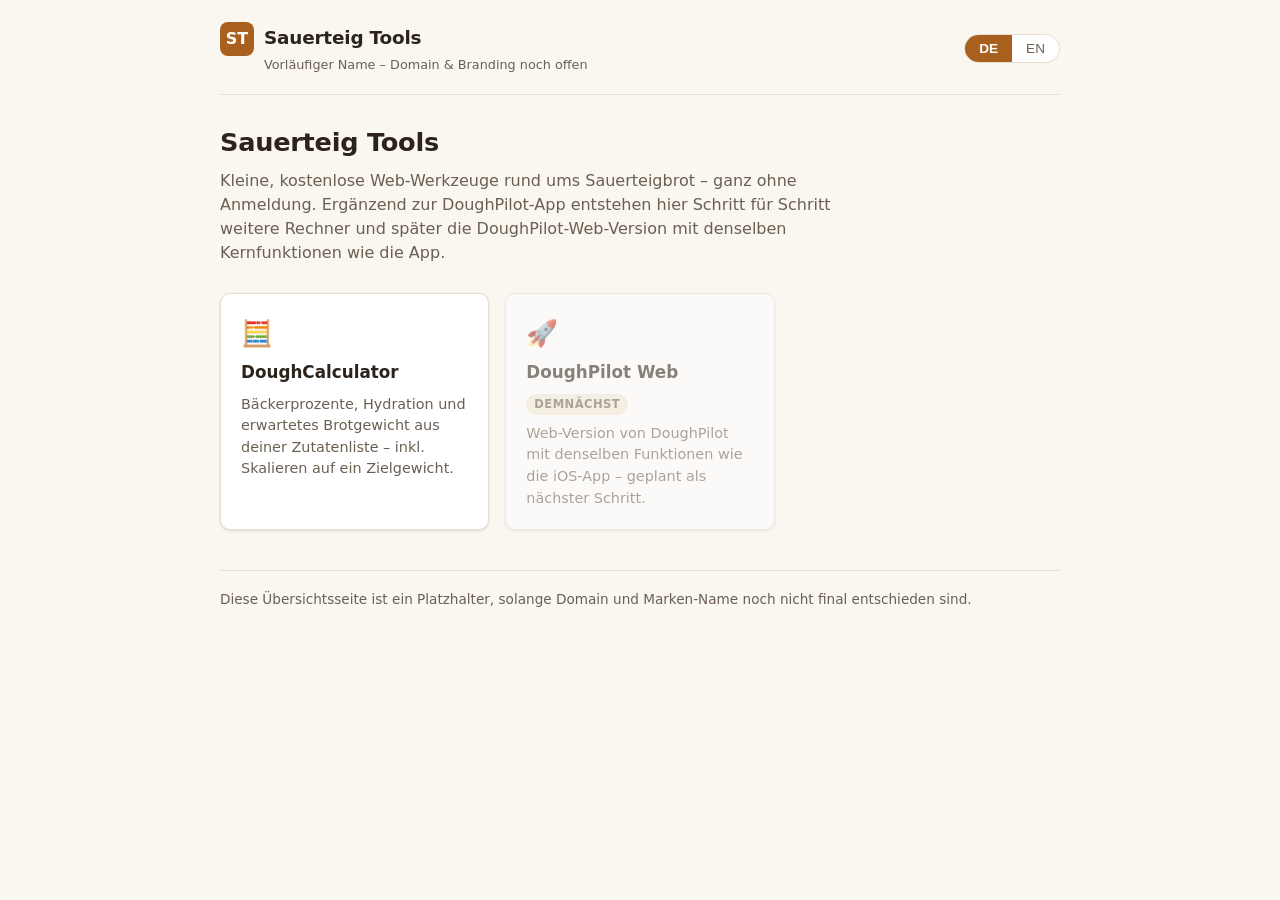
==== site/index.html @ e8240269 "Spalte "Beschreibung" in "Zusatzinfo" umbenennen, Rest in "Zutat(en)"" ====
<!doctype html>
<html lang="de">
<head>
<meta charset="utf-8">
<meta name="viewport" content="width=device-width, initial-scale=1">
<title>Sauerteig Tools – kostenlose Rechner &amp; Web-Apps rund ums Sauerteigbrot</title>
<meta name="description" content="Sammlung kostenloser Sauerteig-Werkzeuge im Browser: DoughCalculator für Bäckerprozente, Hydration und Brotgewicht – bald ergänzt um DoughPilot Web.">
<link rel="stylesheet" href="assets/style.css">
</head>
<body>
<div class="wrap">

  <header class="site-header">
    <a class="brand" href="index.html">
      <span class="logo-mark">ST</span>
      <span>
        <span class="brand-name" data-i18n="brandName">Sauerteig Tools</span><br>
        <span class="brand-tag" data-i18n="brandTag">Vorläufiger Name – Domain &amp; Branding noch offen</span>
      </span>
    </a>
    <div class="lang-toggle" role="group" aria-label="Language">
      <button type="button" data-lang="de" class="active">DE</button>
      <button type="button" data-lang="en">EN</button>
    </div>
  </header>

  <main>
    <h1 data-i18n="title">Sauerteig Tools</h1>
    <p class="lede" data-i18n="lede">Kleine, kostenlose Web-Werkzeuge rund ums Sauerteigbrot – ganz ohne Anmeldung. Ergänzend zur DoughPilot-App entstehen hier Schritt für Schritt weitere Rechner und später die DoughPilot-Web-Version mit denselben Kernfunktionen wie die App.</p>

    <div class="tool-grid">
      <a class="tool-card" href="doughcalculator/index.html">
        <span class="tool-icon">🧮</span>
        <span class="tool-title">DoughCalculator</span>
        <span class="tool-desc" data-i18n="calcDesc">Bäckerprozente, Hydration und erwartetes Brotgewicht aus deiner Zutatenliste – inkl. Skalieren auf ein Zielgewicht.</span>
      </a>

      <span class="tool-card disabled">
        <span class="tool-icon">🚀</span>
        <span class="tool-title">DoughPilot Web</span>
        <span class="badge" data-i18n="comingSoon">Demnächst</span>
        <span class="tool-desc" data-i18n="pilotDesc">Web-Version von DoughPilot mit denselben Funktionen wie die iOS-App – geplant als nächster Schritt.</span>
      </span>
    </div>
  </main>

  <footer class="site-footer">
    <span data-i18n="footerText">Diese Übersichtsseite ist ein Platzhalter, solange Domain und Marken-Name noch nicht final entschieden sind.</span>
  </footer>
</div>

<script>
(function () {
  "use strict";
  var I18N = {
    de: {
      brandName: "Sauerteig Tools",
      brandTag: "Vorläufiger Name – Domain & Branding noch offen",
      title: "Sauerteig Tools",
      lede: "Kleine, kostenlose Web-Werkzeuge rund ums Sauerteigbrot – ganz ohne Anmeldung. Ergänzend zur DoughPilot-App entstehen hier Schritt für Schritt weitere Rechner und später die DoughPilot-Web-Version mit denselben Kernfunktionen wie die App.",
      calcDesc: "Bäckerprozente, Hydration und erwartetes Brotgewicht aus deiner Zutatenliste – inkl. Skalieren auf ein Zielgewicht.",
      comingSoon: "Demnächst",
      pilotDesc: "Web-Version von DoughPilot mit denselben Funktionen wie die iOS-App – geplant als nächster Schritt.",
      footerText: "Diese Übersichtsseite ist ein Platzhalter, solange Domain und Marken-Name noch nicht final entschieden sind."
    },
    en: {
      brandName: "Sourdough Tools",
      brandTag: "Placeholder name – domain & branding not yet decided",
      title: "Sourdough Tools",
      lede: "Small, free browser tools for sourdough baking – no sign-up needed. Alongside the DoughPilot app, more calculators will appear here step by step, followed later by a DoughPilot Web version with the same core features as the app.",
      calcDesc: "Baker's percentages, hydration and expected bread weight from your ingredient list – including scaling to a target weight.",
      comingSoon: "Coming soon",
      pilotDesc: "Web version of DoughPilot with the same features as the iOS app – planned as the next step.",
      footerText: "This overview page is a placeholder until the domain and brand name are finalized."
    }
  };

  var LANG_KEY = "doughcalculator.lang"; // shared with DoughCalculator so the choice carries over
  var lang = localStorage.getItem(LANG_KEY) || "de";

  function apply() {
    document.documentElement.lang = lang;
    document.querySelectorAll("[data-i18n]").forEach(function (el) {
      var key = el.getAttribute("data-i18n");
      if (I18N[lang][key] !== undefined) el.textContent = I18N[lang][key];
    });
    document.querySelectorAll(".lang-toggle button").forEach(function (btn) {
      btn.classList.toggle("active", btn.getAttribute("data-lang") === lang);
    });
  }

  document.querySelectorAll(".lang-toggle button").forEach(function (btn) {
    btn.addEventListener("click", function () {
      lang = btn.getAttribute("data-lang");
      try { localStorage.setItem(LANG_KEY, lang); } catch (e) {}
      apply();
    });
  });

  apply();
})();
</script>
</body>
</html>
---- site/assets/style.css ----
/* Shared styles for the Sauerteig Tools website collection
   (Sammelseite + DoughCalculator + future DoughPilot Web) */

:root {
  --color-bg: #faf6f0;
  --color-surface: #ffffff;
  --color-border: #e6ddd0;
  --color-text: #2c231b;
  --color-text-muted: #6b5f52;
  --color-primary: #a9601f;
  --color-primary-dark: #834b17;
  --color-primary-contrast: #ffffff;
  --color-accent: #7a8c5b;
  --color-danger: #b3452f;
  --radius: 10px;
  --shadow: 0 1px 3px rgba(44, 35, 27, 0.08), 0 1px 2px rgba(44, 35, 27, 0.06);
  --max-width: 880px;
  font-size: 16px;
}

* {
  box-sizing: border-box;
}

html, body {
  margin: 0;
  padding: 0;
}

body {
  background: var(--color-bg);
  color: var(--color-text);
  font-family: "Segoe UI", system-ui, -apple-system, "Helvetica Neue", Arial, sans-serif;
  line-height: 1.5;
}

a {
  color: var(--color-primary-dark);
}

.wrap {
  max-width: var(--max-width);
  margin: 0 auto;
  padding: 0 20px 64px;
}

header.site-header {
  display: flex;
  align-items: center;
  justify-content: space-between;
  gap: 16px;
  padding: 22px 0 18px;
  border-bottom: 1px solid var(--color-border);
  margin-bottom: 28px;
}

.brand {
  display: flex;
  align-items: baseline;
  gap: 10px;
  text-decoration: none;
  color: inherit;
}

.brand .logo-mark {
  display: inline-flex;
  align-items: center;
  justify-content: center;
  width: 34px;
  height: 34px;
  border-radius: 8px;
  background: var(--color-primary);
  color: var(--color-primary-contrast);
  font-weight: 700;
  font-size: 16px;
  flex: none;
}

.brand .brand-name {
  font-weight: 700;
  font-size: 1.15rem;
  letter-spacing: -0.01em;
}

.brand .brand-tag {
  font-size: 0.8rem;
  color: var(--color-text-muted);
}

.lang-toggle {
  display: inline-flex;
  border: 1px solid var(--color-border);
  border-radius: 999px;
  overflow: hidden;
  background: var(--color-surface);
  flex: none;
}

.lang-toggle button {
  border: none;
  background: transparent;
  padding: 6px 14px;
  font-size: 0.85rem;
  cursor: pointer;
  color: var(--color-text-muted);
}

.lang-toggle button.active {
  background: var(--color-primary);
  color: var(--color-primary-contrast);
  font-weight: 600;
}

h1 {
  font-size: 1.6rem;
  margin: 0 0 8px;
  letter-spacing: -0.01em;
}

h2 {
  font-size: 1.15rem;
  margin: 0 0 12px;
}

p.lede {
  color: var(--color-text-muted);
  max-width: 60ch;
  margin: 0 0 28px;
}

.card {
  background: var(--color-surface);
  border: 1px solid var(--color-border);
  border-radius: var(--radius);
  box-shadow: var(--shadow);
  padding: 20px;
  margin-bottom: 20px;
}

.tool-grid {
  display: grid;
  grid-template-columns: repeat(auto-fill, minmax(240px, 1fr));
  gap: 16px;
}

.tool-card {
  background: var(--color-surface);
  border: 1px solid var(--color-border);
  border-radius: var(--radius);
  box-shadow: var(--shadow);
  padding: 20px;
  text-decoration: none;
  color: inherit;
  display: flex;
  flex-direction: column;
  gap: 8px;
  transition: transform 0.12s ease, box-shadow 0.12s ease;
}

.tool-card:not(.disabled):hover {
  transform: translateY(-2px);
  box-shadow: 0 4px 14px rgba(44, 35, 27, 0.12);
}

.tool-card.disabled {
  opacity: 0.55;
  cursor: default;
}

.tool-card .tool-icon {
  font-size: 1.6rem;
}

.tool-card .tool-title {
  font-weight: 700;
  font-size: 1.05rem;
}

.tool-card .tool-desc {
  color: var(--color-text-muted);
  font-size: 0.9rem;
}

.badge {
  display: inline-block;
  font-size: 0.72rem;
  font-weight: 600;
  text-transform: uppercase;
  letter-spacing: 0.04em;
  padding: 2px 8px;
  border-radius: 999px;
  background: #f1ead9;
  color: var(--color-text-muted);
  width: fit-content;
}

footer.site-footer {
  margin-top: 40px;
  padding-top: 18px;
  border-top: 1px solid var(--color-border);
  color: var(--color-text-muted);
  font-size: 0.85rem;
}

/* Forms / table used by DoughCalculator */

table.ingredients {
  width: 100%;
  border-collapse: collapse;
  font-size: 0.92rem;
}

@media (min-width: 561px) {
  table.ingredients {
    /* Fixed layout so the declared column widths (see the page-specific
       .col-* rules) are honored exactly - "auto" layout only treats them
       as hints and was truncating the longest category label. */
    table-layout: fixed;
  }
}

table.ingredients th {
  text-align: left;
  font-size: 0.78rem;
  text-transform: uppercase;
  letter-spacing: 0.03em;
  color: var(--color-text-muted);
  padding: 0 8px 8px;
  font-weight: 600;
}

table.ingredients td {
  padding: 4px 8px;
  vertical-align: middle;
}

table.ingredients input[type="text"],
table.ingredients input[type="number"],
table.ingredients select {
  width: 100%;
  min-width: 0;
  padding: 6px 8px;
  border: 1px solid var(--color-border);
  border-radius: 6px;
  font-size: 0.92rem;
  background: var(--color-bg);
  color: var(--color-text);
}

table.ingredients .col-amount input {
  text-align: right;
}

.icon-btn {
  border: 1px solid var(--color-border);
  background: var(--color-surface);
  border-radius: 6px;
  width: 30px;
  height: 30px;
  cursor: pointer;
  color: var(--color-danger);
  font-size: 1rem;
  line-height: 1;
}

.icon-btn:hover {
  background: #fbeceb;
}

.btn {
  display: inline-flex;
  align-items: center;
  gap: 6px;
  border: 1px solid var(--color-border);
  background: var(--color-surface);
  border-radius: 8px;
  padding: 9px 16px;
  font-size: 0.92rem;
  cursor: pointer;
  color: var(--color-text);
}

.btn:hover {
  background: #f4ede2;
}

.btn.primary {
  background: var(--color-primary);
  border-color: var(--color-primary);
  color: var(--color-primary-contrast);
  font-weight: 600;
}

.btn.primary:hover {
  background: var(--color-primary-dark);
}

.actions-row {
  display: flex;
  gap: 10px;
  margin: 14px 0 4px;
  flex-wrap: wrap;
}

.summary-grid {
  display: grid;
  grid-template-columns: repeat(auto-fit, minmax(150px, 1fr));
  gap: 14px;
  margin-top: 4px;
}

.stat {
  background: var(--color-bg);
  border: 1px solid var(--color-border);
  border-radius: 8px;
  padding: 12px 14px;
}

.stat .stat-label {
  font-size: 0.75rem;
  color: var(--color-text-muted);
  text-transform: uppercase;
  letter-spacing: 0.03em;
  margin-bottom: 4px;
}

.stat .stat-value {
  font-size: 1.3rem;
  font-weight: 700;
}

.stat .stat-value small {
  font-size: 0.85rem;
  font-weight: 500;
  color: var(--color-text-muted);
}

.target-row {
  display: flex;
  align-items: center;
  gap: 12px;
  flex-wrap: wrap;
  margin-top: 16px;
  padding-top: 16px;
  border-top: 1px dashed var(--color-border);
}

.target-row label {
  font-size: 0.9rem;
  color: var(--color-text-muted);
}

.target-row input[type="number"] {
  width: 120px;
  padding: 8px 10px;
  border: 1px solid var(--color-border);
  border-radius: 6px;
  font-size: 0.95rem;
}

.note {
  font-size: 0.82rem;
  color: var(--color-text-muted);
  margin-top: 6px;
}

.save-indicator {
  font-size: 0.8rem;
  color: var(--color-accent);
  min-height: 1.2em;
}

@media (max-width: 560px) {
  /* Header can overflow on narrow phones (~320px) when the brand text and
     the language toggle compete for one row - let it wrap instead. */
  header.site-header {
    flex-wrap: wrap;
    row-gap: 10px;
  }

  /* Force a real block/grid context: without this, td elements keep their
     native table-cell sizing (shrink-to-fit) even though the row above them
     is display:grid, which made name/category fields render only ~25-40px
     wide and unreadable. */
  table.ingredients,
  table.ingredients tbody {
    display: block;
    width: 100%;
  }
  table.ingredients thead {
    display: none;
  }
  table.ingredients tbody tr {
    display: grid;
    grid-template-columns: 1fr 1fr;
    gap: 8px 10px;
    padding: 12px 0;
  }
  table.ingredients td {
    display: block;
    width: auto;
    padding: 2px 0;
  }
  table.ingredients td[data-label]::before {
    content: attr(data-label);
    display: block;
    font-size: 0.72rem;
    color: var(--color-text-muted);
    text-transform: uppercase;
  }
  /* Name and category need the full row width to stay readable; amount and
     baker's-% are short values and can share a row. */
  table.ingredients td.col-name,
  table.ingredients td.col-category {
    grid-column: 1 / -1;
  }
  table.ingredients td.col-remove {
    grid-column: 1 / -1;
    text-align: right;
  }
  /* 16px stops iOS Safari from auto-zooming the page when a field is
     focused, and gives every input/select/button a comfortable touch size. */
  table.ingredients input[type="text"],
  table.ingredients input[type="number"],
  table.ingredients select {
    font-size: 16px;
    padding: 10px 10px;
  }
  .icon-btn {
    width: 40px;
    height: 40px;
  }
  /* Same iOS-zoom fix for the other numeric inputs on the page (target
     weight, scaling inputs). */
  .target-row input[type="number"],
  .scale-option input[type="number"],
  .scale-option select {
    font-size: 16px;
  }
  .actions-row .btn {
    flex: 1 1 auto;
    justify-content: center;
  }
  .target-row,
  .scale-option {
    align-items: stretch;
  }
  .target-row input[type="number"] {
    flex: 1 1 100px;
  }
}
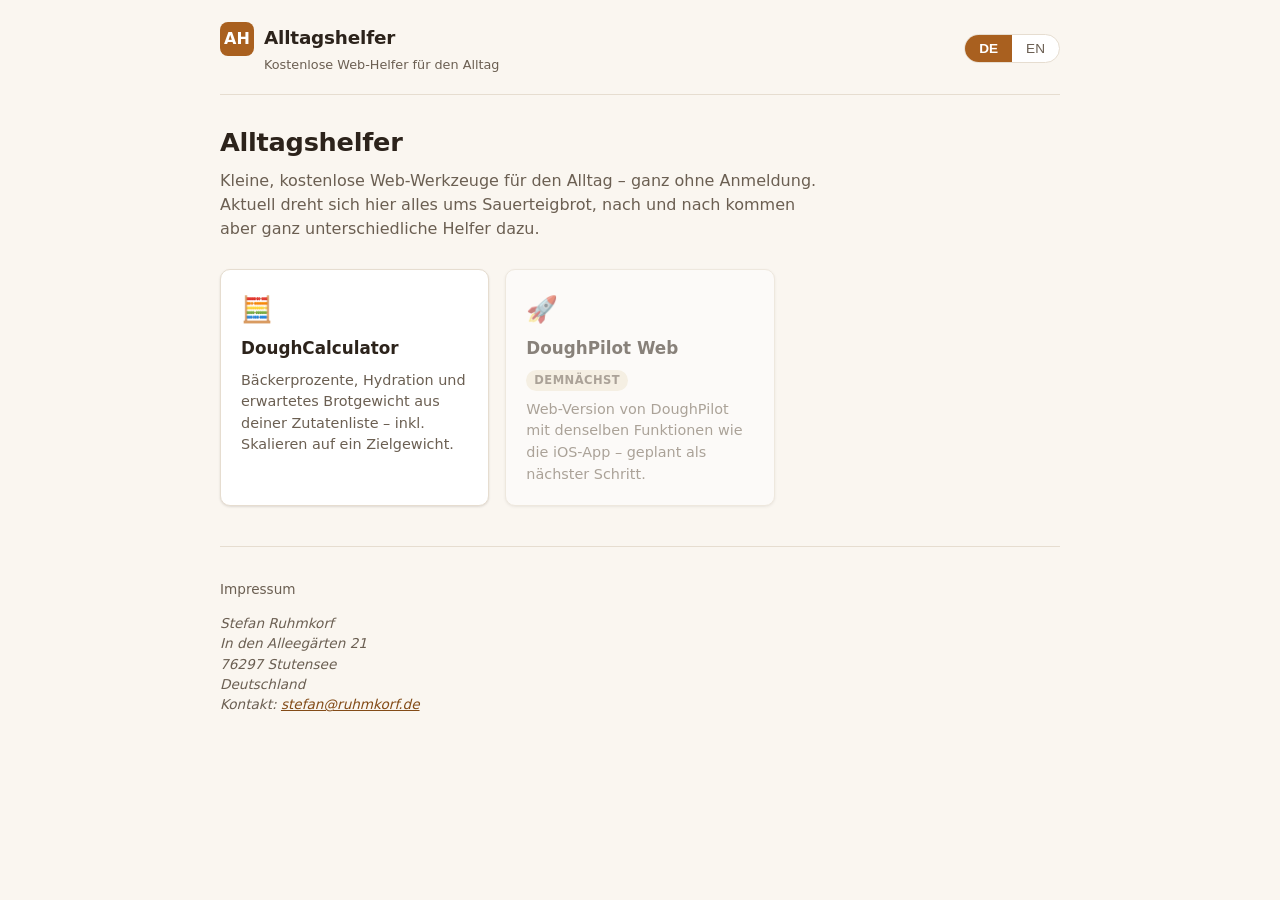
==== commit 1d69d655: "Sammelseite auf "Alltagshelfer" umbauen (allgemein statt sauerteig-spezifisch)" ====
--- a/site/index.html
+++ b/site/index.html
@@ -3,8 +3,8 @@
 <head>
 <meta charset="utf-8">
 <meta name="viewport" content="width=device-width, initial-scale=1">
-<title>Sauerteig Tools – kostenlose Rechner &amp; Web-Apps rund ums Sauerteigbrot</title>
-<meta name="description" content="Sammlung kostenloser Sauerteig-Werkzeuge im Browser: DoughCalculator für Bäckerprozente, Hydration und Brotgewicht – bald ergänzt um DoughPilot Web.">
+<title>Alltagshelfer – kostenlose Web-Apps für den Alltag</title>
+<meta name="description" content="Sammlung kostenloser Web-Helfer für den Alltag: aktuell DoughCalculator für Sauerteigbrot, künftig weitere Tools aus ganz unterschiedlichen Bereichen.">
 <link rel="stylesheet" href="assets/style.css">
 </head>
 <body>
@@ -12,10 +12,10 @@
 
   <header class="site-header">
     <a class="brand" href="index.html">
-      <span class="logo-mark">ST</span>
+      <span class="logo-mark">AH</span>
       <span>
-        <span class="brand-name" data-i18n="brandName">Sauerteig Tools</span><br>
-        <span class="brand-tag" data-i18n="brandTag">Vorläufiger Name – Domain &amp; Branding noch offen</span>
+        <span class="brand-name" data-i18n="brandName">Alltagshelfer</span><br>
+        <span class="brand-tag" data-i18n="brandTag">Kostenlose Web-Helfer für den Alltag</span>
       </span>
     </a>
     <div class="lang-toggle" role="group" aria-label="Language">
@@ -25,8 +25,8 @@
   </header>
 
   <main>
-    <h1 data-i18n="title">Sauerteig Tools</h1>
-    <p class="lede" data-i18n="lede">Kleine, kostenlose Web-Werkzeuge rund ums Sauerteigbrot – ganz ohne Anmeldung. Ergänzend zur DoughPilot-App entstehen hier Schritt für Schritt weitere Rechner und später die DoughPilot-Web-Version mit denselben Kernfunktionen wie die App.</p>
+    <h1 data-i18n="title">Alltagshelfer</h1>
+    <p class="lede" data-i18n="lede">Kleine, kostenlose Web-Werkzeuge für den Alltag – ganz ohne Anmeldung. Aktuell dreht sich hier alles ums Sauerteigbrot, nach und nach kommen aber ganz unterschiedliche Helfer dazu.</p>
 
     <div class="tool-grid">
       <a class="tool-card" href="doughcalculator/index.html">
@@ -45,7 +45,14 @@
   </main>
 
   <footer class="site-footer">
-    <span data-i18n="footerText">Diese Übersichtsseite ist ein Platzhalter, solange Domain und Marken-Name noch nicht final entschieden sind.</span>
+    <p class="impressum-heading" data-i18n="impressumHeading">Impressum</p>
+    <address>
+      Stefan Ruhmkorf<br>
+      In den Alleegärten 21<br>
+      76297 Stutensee<br>
+      Deutschland<br>
+      <span data-i18n="impressumContact">Kontakt</span>: <a href="mailto:stefan@ruhmkorf.de">stefan@ruhmkorf.de</a>
+    </address>
   </footer>
 </div>
 
@@ -54,24 +61,26 @@
   "use strict";
   var I18N = {
     de: {
-      brandName: "Sauerteig Tools",
-      brandTag: "Vorläufiger Name – Domain & Branding noch offen",
-      title: "Sauerteig Tools",
-      lede: "Kleine, kostenlose Web-Werkzeuge rund ums Sauerteigbrot – ganz ohne Anmeldung. Ergänzend zur DoughPilot-App entstehen hier Schritt für Schritt weitere Rechner und später die DoughPilot-Web-Version mit denselben Kernfunktionen wie die App.",
+      brandName: "Alltagshelfer",
+      brandTag: "Kostenlose Web-Helfer für den Alltag",
+      title: "Alltagshelfer",
+      lede: "Kleine, kostenlose Web-Werkzeuge für den Alltag – ganz ohne Anmeldung. Aktuell dreht sich hier alles ums Sauerteigbrot, nach und nach kommen aber ganz unterschiedliche Helfer dazu.",
       calcDesc: "Bäckerprozente, Hydration und erwartetes Brotgewicht aus deiner Zutatenliste – inkl. Skalieren auf ein Zielgewicht.",
       comingSoon: "Demnächst",
       pilotDesc: "Web-Version von DoughPilot mit denselben Funktionen wie die iOS-App – geplant als nächster Schritt.",
-      footerText: "Diese Übersichtsseite ist ein Platzhalter, solange Domain und Marken-Name noch nicht final entschieden sind."
+      impressumHeading: "Impressum",
+      impressumContact: "Kontakt"
     },
     en: {
-      brandName: "Sourdough Tools",
-      brandTag: "Placeholder name – domain & branding not yet decided",
-      title: "Sourdough Tools",
-      lede: "Small, free browser tools for sourdough baking – no sign-up needed. Alongside the DoughPilot app, more calculators will appear here step by step, followed later by a DoughPilot Web version with the same core features as the app.",
+      brandName: "Alltagshelfer",
+      brandTag: "Free web helpers for everyday life",
+      title: "Alltagshelfer",
+      lede: "Small, free web tools for everyday life – no sign-up needed. Right now everything here is about sourdough bread, but all kinds of other helpers will join over time.",
       calcDesc: "Baker's percentages, hydration and expected bread weight from your ingredient list – including scaling to a target weight.",
       comingSoon: "Coming soon",
       pilotDesc: "Web version of DoughPilot with the same features as the iOS app – planned as the next step.",
-      footerText: "This overview page is a placeholder until the domain and brand name are finalized."
+      impressumHeading: "Legal notice",
+      impressumContact: "Contact"
     }
   };
 
--- a/site/assets/style.css
+++ b/site/assets/style.css
@@ -210,13 +210,13 @@
   font-size: 0.92rem;
 }
 
-@media (min-width: 561px) {
-  table.ingredients {
-    /* Fixed layout so the declared column widths (see the page-specific
-       .col-* rules) are honored exactly - "auto" layout only treats them
-       as hints and was truncating the longest category label. */
-    table-layout: fixed;
-  }
+table.ingredients {
+  /* Fixed layout so the declared column widths (see the page-specific
+     .col-* rules) are honored exactly - "auto" layout only treats them
+     as hints and was truncating the longest category label. Applies at
+     every width: the mobile view keeps the same row layout as desktop
+     (just with the Zusatzinfo column hidden), not a different layout. */
+  table-layout: fixed;
 }
 
 table.ingredients th {
@@ -249,6 +249,18 @@
 
 table.ingredients .col-amount input {
   text-align: right;
+  /* Hide the native up/down spinner - it eats into the already tight
+     column width (especially on mobile, see the max-width:560px block
+     below) without adding anything the +/- stepper buttons in "Rezept
+     skalieren" don't already do better. */
+  -moz-appearance: textfield;
+  appearance: textfield;
+}
+
+table.ingredients .col-amount input::-webkit-outer-spin-button,
+table.ingredients .col-amount input::-webkit-inner-spin-button {
+  -webkit-appearance: none;
+  margin: 0;
 }
 
 .icon-btn {
@@ -302,36 +314,62 @@
   flex-wrap: wrap;
 }
 
-.summary-grid {
-  display: grid;
-  grid-template-columns: repeat(auto-fit, minmax(150px, 1fr));
-  gap: 14px;
+/* "Übersicht": one boxed tile per computed value (like the original stat
+   tiles), with a short explanation of how it's calculated underneath. */
+.summary-list {
+  display: flex;
+  flex-direction: column;
+  gap: 10px;
   margin-top: 4px;
 }
 
-.stat {
+.summary-item {
   background: var(--color-bg);
   border: 1px solid var(--color-border);
   border-radius: 8px;
   padding: 12px 14px;
 }
 
-.stat .stat-label {
+/* Two related tiles shown side by side (e.g. Brotgewicht/Teiggewicht,
+   Mehlgewicht/Wassergewicht) instead of stacked. */
+.summary-pair {
+  display: flex;
+  gap: 10px;
+}
+
+.summary-pair .summary-item {
+  flex: 1 1 0;
+  min-width: 0;
+}
+
+.summary-row {
+  display: flex;
+  align-items: baseline;
+  justify-content: space-between;
+  gap: 12px;
+  flex-wrap: wrap;
+}
+
+.summary-row > * {
+  min-width: 0;
+}
+
+.summary-label {
   font-size: 0.75rem;
   color: var(--color-text-muted);
   text-transform: uppercase;
   letter-spacing: 0.03em;
-  margin-bottom: 4px;
-}
-
-.stat .stat-value {
+  overflow-wrap: break-word;
+}
+
+.summary-value {
   font-size: 1.3rem;
   font-weight: 700;
 }
 
-.stat .stat-value small {
-  font-size: 0.85rem;
-  font-weight: 500;
+.summary-explain {
+  margin: 6px 0 0;
+  font-size: 0.78rem;
   color: var(--color-text-muted);
 }
 
@@ -364,12 +402,6 @@
   margin-top: 6px;
 }
 
-.save-indicator {
-  font-size: 0.8rem;
-  color: var(--color-accent);
-  min-height: 1.2em;
-}
-
 @media (max-width: 560px) {
   /* Header can overflow on narrow phones (~320px) when the brand text and
      the language toggle compete for one row - let it wrap instead. */
@@ -378,53 +410,51 @@
     row-gap: 10px;
   }
 
-  /* Force a real block/grid context: without this, td elements keep their
-     native table-cell sizing (shrink-to-fit) even though the row above them
-     is display:grid, which made name/category fields render only ~25-40px
-     wide and unreadable. */
-  table.ingredients,
-  table.ingredients tbody {
-    display: block;
-    width: 100%;
-  }
-  table.ingredients thead {
+  /* Paired summary tiles (Brotgewicht/Teiggewicht, Mehlgewicht/Wassergewicht)
+     are half-width here, too narrow for the uppercase label at full size -
+     shrink it a bit so words wrap on spaces instead of breaking mid-word. */
+  .summary-pair .summary-label {
+    font-size: 0.66rem;
+    letter-spacing: 0.01em;
+  }
+  .summary-pair .summary-value {
+    font-size: 1.1rem;
+  }
+
+  /* Mehlgewicht/Wassergewicht get noticeably longer explanations than the
+     other tiles (the flour/water assumptions live there, see statFlourExplain
+     /statWaterExplain) - stack them full-width instead of squeezing both
+     into half a row, and undo the half-width font shrink above since each
+     tile now has the full row to itself again. */
+  .summary-pair-flour-water {
+    flex-direction: column;
+  }
+  .summary-pair-flour-water .summary-label {
+    font-size: 0.75rem;
+    letter-spacing: 0.03em;
+  }
+  .summary-pair-flour-water .summary-value {
+    font-size: 1.3rem;
+  }
+
+  /* Mobile keeps the same row-based table layout as the wide view, just
+     narrower - no separate stacked/card layout. The Zusatzinfo column is
+     the one column that can be dropped without losing anything essential
+     (category, amount and baker's-% stay visible and stay in one row). */
+  table.ingredients th.col-name,
+  table.ingredients td.col-name {
     display: none;
   }
-  table.ingredients tbody tr {
-    display: grid;
-    grid-template-columns: 1fr 1fr;
-    gap: 8px 10px;
-    padding: 12px 0;
-  }
-  table.ingredients td {
-    display: block;
-    width: auto;
-    padding: 2px 0;
-  }
-  table.ingredients td[data-label]::before {
-    content: attr(data-label);
-    display: block;
-    font-size: 0.72rem;
-    color: var(--color-text-muted);
-    text-transform: uppercase;
-  }
-  /* Name and category need the full row width to stay readable; amount and
-     baker's-% are short values and can share a row. */
-  table.ingredients td.col-name,
-  table.ingredients td.col-category {
-    grid-column: 1 / -1;
-  }
-  table.ingredients td.col-remove {
-    grid-column: 1 / -1;
-    text-align: right;
-  }
   /* 16px stops iOS Safari from auto-zooming the page when a field is
-     focused, and gives every input/select/button a comfortable touch size. */
+     focused, and gives every input/select/button a comfortable touch size.
+     Horizontal padding is tighter than the vertical one - with the
+     Zusatzinfo column gone, the remaining columns (esp. col-amount) are
+     narrow, and every pixel of padding is a pixel the value doesn't have. */
   table.ingredients input[type="text"],
   table.ingredients input[type="number"],
   table.ingredients select {
     font-size: 16px;
-    padding: 10px 10px;
+    padding: 10px 6px;
   }
   .icon-btn {
     width: 40px;
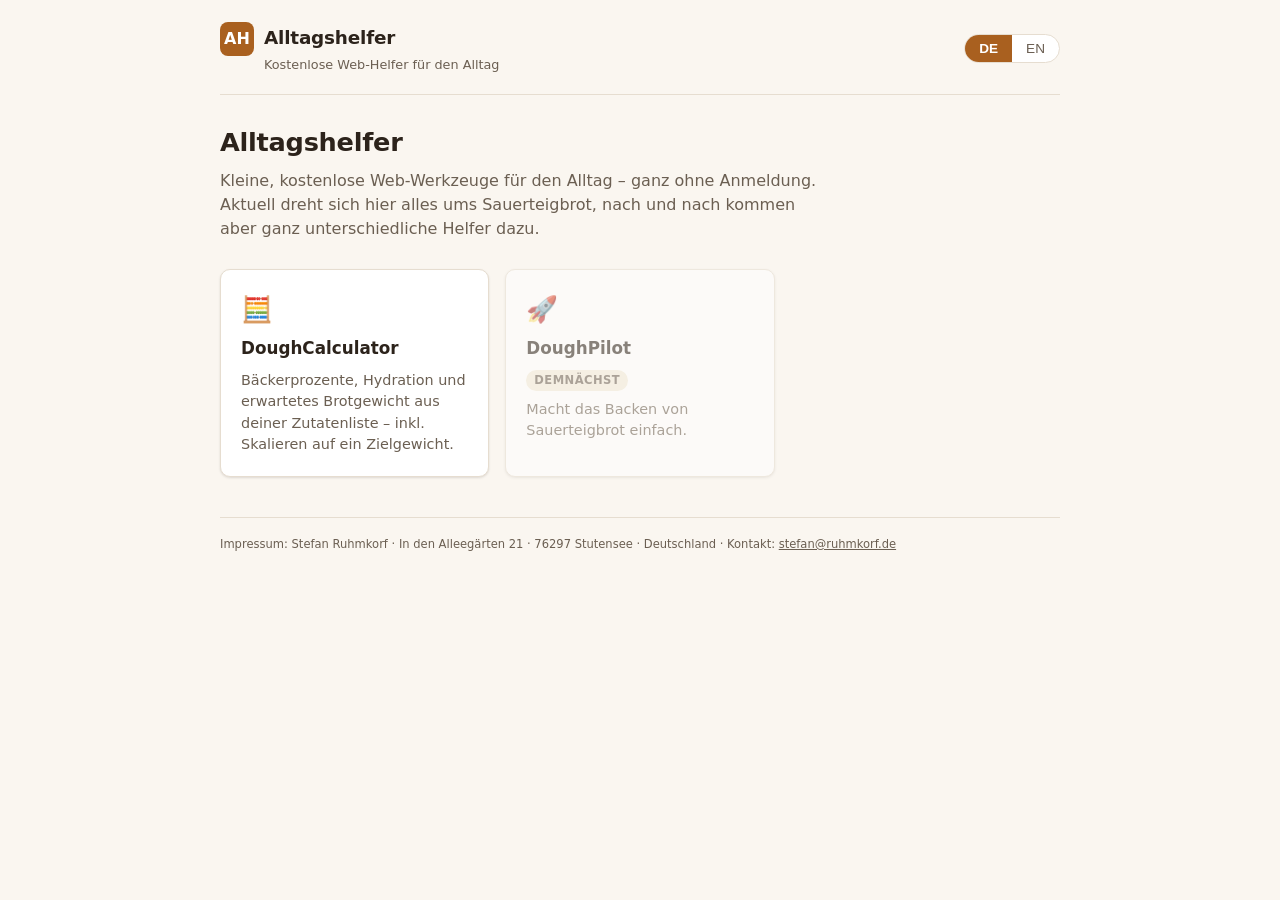
==== commit 2c6f76e6: "DoughPilot-Kachel verschlanken, Impressum als kleine Fußnote gestalten" ====
--- a/site/index.html
+++ b/site/index.html
@@ -37,21 +37,16 @@
 
       <span class="tool-card disabled">
         <span class="tool-icon">🚀</span>
-        <span class="tool-title">DoughPilot Web</span>
+        <span class="tool-title">DoughPilot</span>
         <span class="badge" data-i18n="comingSoon">Demnächst</span>
-        <span class="tool-desc" data-i18n="pilotDesc">Web-Version von DoughPilot mit denselben Funktionen wie die iOS-App – geplant als nächster Schritt.</span>
+        <span class="tool-desc" data-i18n="pilotDesc">Macht das Backen von Sauerteigbrot einfach.</span>
       </span>
     </div>
   </main>
 
   <footer class="site-footer">
-    <p class="impressum-heading" data-i18n="impressumHeading">Impressum</p>
-    <address>
-      Stefan Ruhmkorf<br>
-      In den Alleegärten 21<br>
-      76297 Stutensee<br>
-      Deutschland<br>
-      <span data-i18n="impressumContact">Kontakt</span>: <a href="mailto:stefan@ruhmkorf.de">stefan@ruhmkorf.de</a>
+    <address class="impressum-footnote">
+      <span data-i18n="impressumHeading">Impressum</span>: Stefan Ruhmkorf · In den Alleegärten 21 · 76297 Stutensee · Deutschland · <span data-i18n="impressumContact">Kontakt</span>: <a href="mailto:stefan@ruhmkorf.de">stefan@ruhmkorf.de</a>
     </address>
   </footer>
 </div>
@@ -67,7 +62,7 @@
       lede: "Kleine, kostenlose Web-Werkzeuge für den Alltag – ganz ohne Anmeldung. Aktuell dreht sich hier alles ums Sauerteigbrot, nach und nach kommen aber ganz unterschiedliche Helfer dazu.",
       calcDesc: "Bäckerprozente, Hydration und erwartetes Brotgewicht aus deiner Zutatenliste – inkl. Skalieren auf ein Zielgewicht.",
       comingSoon: "Demnächst",
-      pilotDesc: "Web-Version von DoughPilot mit denselben Funktionen wie die iOS-App – geplant als nächster Schritt.",
+      pilotDesc: "Macht das Backen von Sauerteigbrot einfach.",
       impressumHeading: "Impressum",
       impressumContact: "Kontakt"
     },
@@ -78,7 +73,7 @@
       lede: "Small, free web tools for everyday life – no sign-up needed. Right now everything here is about sourdough bread, but all kinds of other helpers will join over time.",
       calcDesc: "Baker's percentages, hydration and expected bread weight from your ingredient list – including scaling to a target weight.",
       comingSoon: "Coming soon",
-      pilotDesc: "Web version of DoughPilot with the same features as the iOS app – planned as the next step.",
+      pilotDesc: "Makes baking sourdough bread easy.",
       impressumHeading: "Legal notice",
       impressumContact: "Contact"
     }
--- a/site/assets/style.css
+++ b/site/assets/style.css
@@ -202,6 +202,19 @@
   font-size: 0.85rem;
 }
 
+/* Impressum as a small, unobtrusive footnote - not a labeled section -
+   one compact line rather than a heading plus a multi-line address block. */
+footer.site-footer .impressum-footnote {
+  font-style: normal;
+  font-size: 0.72rem;
+  line-height: 1.5;
+  color: var(--color-text-muted);
+}
+
+footer.site-footer .impressum-footnote a {
+  color: inherit;
+}
+
 /* Forms / table used by DoughCalculator */
 
 table.ingredients {
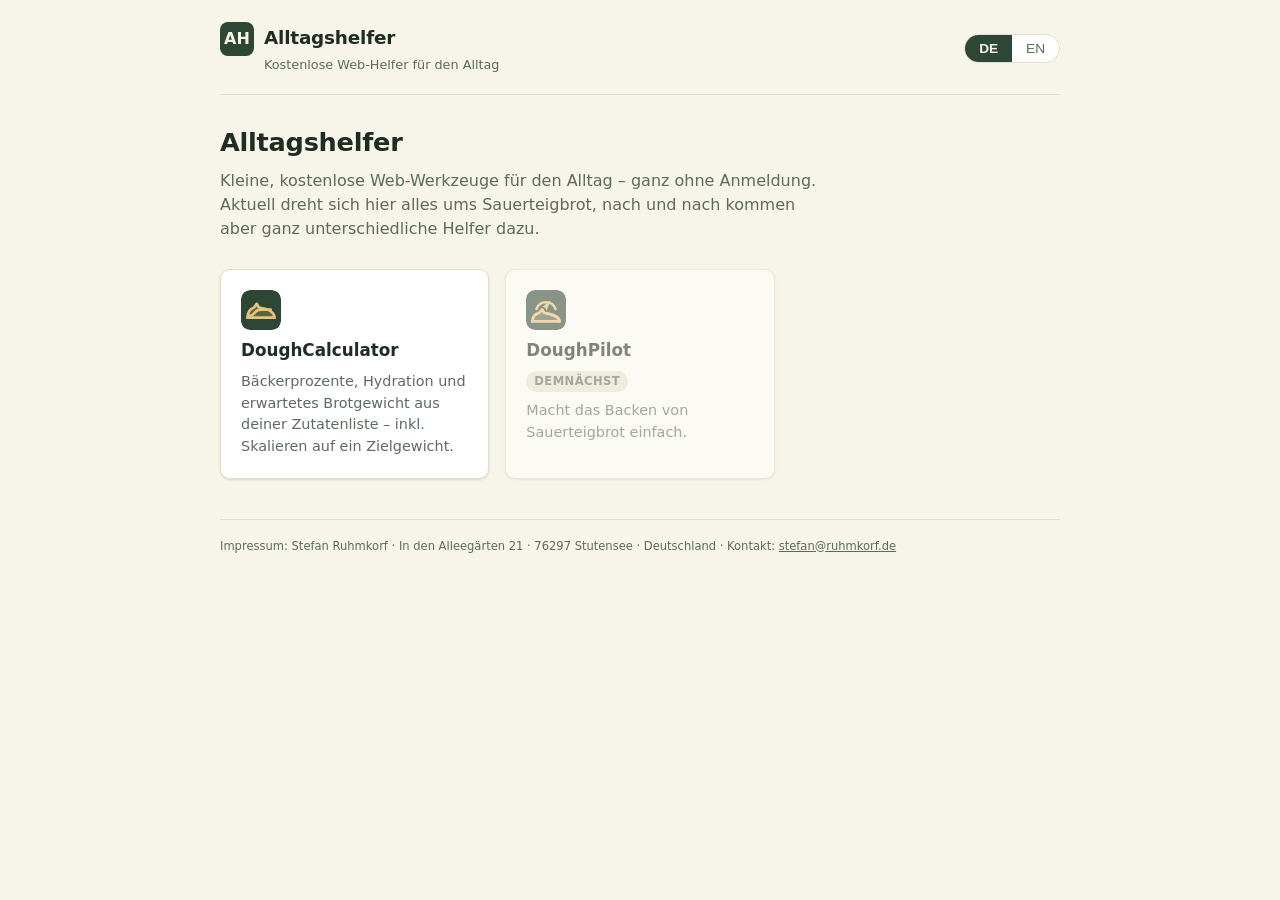
==== commit 3d606c7f: "Neue Farbwelt, Zeichenpaar fuer Rechner und App, Wortmarke" ====
--- a/site/index.html
+++ b/site/index.html
@@ -5,7 +5,11 @@
 <meta name="viewport" content="width=device-width, initial-scale=1">
 <title>Alltagshelfer – kostenlose Web-Apps für den Alltag</title>
 <meta name="description" content="Sammlung kostenloser Web-Helfer für den Alltag: aktuell DoughCalculator für Sauerteigbrot, künftig weitere Tools aus ganz unterschiedlichen Bereichen.">
-<link rel="stylesheet" href="assets/style.css">
+<link rel="icon" href="assets/favicon.svg?v=20260907-5" type="image/svg+xml">
+<link rel="apple-touch-icon" href="assets/apple-touch-icon.png?v=20260907-5">
+<!-- ?v=... siehe Kommentar in doughcalculator/index.html: bei jeder
+     Aenderung an style.css hochzaehlen. -->
+<link rel="stylesheet" href="assets/style.css?v=20260907-5">
 </head>
 <body>
 <div class="wrap">
@@ -30,13 +34,13 @@
 
     <div class="tool-grid">
       <a class="tool-card" href="doughcalculator/index.html">
-        <span class="tool-icon">🧮</span>
+        <img class="tool-icon" src="assets/favicon.svg?v=20260907-5" width="40" height="40" alt="">
         <span class="tool-title">DoughCalculator</span>
         <span class="tool-desc" data-i18n="calcDesc">Bäckerprozente, Hydration und erwartetes Brotgewicht aus deiner Zutatenliste – inkl. Skalieren auf ein Zielgewicht.</span>
       </a>
 
       <span class="tool-card disabled">
-        <span class="tool-icon">🚀</span>
+        <img class="tool-icon" src="assets/doughpilot.svg?v=20260907-5" width="40" height="40" alt="">
         <span class="tool-title">DoughPilot</span>
         <span class="badge" data-i18n="comingSoon">Demnächst</span>
         <span class="tool-desc" data-i18n="pilotDesc">Macht das Backen von Sauerteigbrot einfach.</span>
--- a/site/assets/style.css
+++ b/site/assets/style.css
@@ -2,20 +2,66 @@
    (Sammelseite + DoughCalculator + future DoughPilot Web) */
 
 :root {
-  --color-bg: #faf6f0;
+  --color-bg: #f7f4ea;
   --color-surface: #ffffff;
-  --color-border: #e6ddd0;
-  --color-text: #2c231b;
-  --color-text-muted: #6b5f52;
-  --color-primary: #a9601f;
-  --color-primary-dark: #834b17;
-  --color-primary-contrast: #ffffff;
-  --color-accent: #7a8c5b;
-  --color-danger: #b3452f;
+  --color-border: #e2ddcc;
+  --color-text: #1f2c23;
+  --color-text-muted: #5c6b5f;
+  --color-primary: #2d4635;
+  --color-primary-dark: #24382a;
+  --color-primary-contrast: #f7f4ea;
+  /* Gold ist der Akzent, nicht die Grundfarbe - sparsam einsetzen, sonst
+     kippt die Seite ins Dekorative. Im Zeichen tragt es den Laib. */
+  --color-accent: #b8862c;
+  --color-danger: #a8412c;
+  /* Flaechen, die sich nicht allein aus den Farben oben ergeben: der
+     Teaser-Verlauf, die Badge und die beiden Hover-Toene. Als Variablen
+     gefuehrt, damit der Dark-Mode-Block unten sie mit umschalten kann,
+     statt dass irgendwo ein heller Farbwert stehen bleibt. */
+  --color-teaser-top: #f2efdf;
+  --color-teaser-border: #d8d0b4;
+  --color-badge-bg: #eae6d5;
+  --color-btn-hover: #f1eee2;
+  --color-danger-hover: #f8eae7;
   --radius: 10px;
-  --shadow: 0 1px 3px rgba(44, 35, 27, 0.08), 0 1px 2px rgba(44, 35, 27, 0.06);
+  --shadow: 0 1px 3px rgba(31, 44, 35, 0.08), 0 1px 2px rgba(31, 44, 35, 0.06);
+  --shadow-hover: 0 4px 14px rgba(31, 44, 35, 0.12);
   --max-width: 880px;
   font-size: 16px;
+  /* Laesst Scrollbalken, Zahlenfelder und Auswahllisten im Dark Mode
+     mitziehen. Ohne das bleiben genau diese nativen Bedienelemente hell
+     und stechen aus der dunklen Seite heraus. */
+  color-scheme: light dark;
+}
+
+/* Dunkle Variante, automatisch nach Systemeinstellung. Statt neutralem Grau
+   ein sehr dunkles Gruen, damit die Seite in beiden Modi dieselbe Anmutung
+   behaelt. Die Rollen von Gruen und Gold tauschen dabei - siehe Kommentar
+   unten. */
+@media (prefers-color-scheme: dark) {
+  :root {
+    --color-bg: #141c17;
+    --color-surface: #1d2821;
+    --color-border: #324439;
+    --color-text: #edf1e8;
+    --color-text-muted: #a2b3a6;
+    /* Rollentausch gegenueber hell: Dort ist Dunkelgruen die Akzentflaeche
+       (aktiver Umschalter, Kachel im Kopf) mit hellem Text darauf. Auf
+       dunkelgruenem Grund haette dieselbe Farbe keinen Kontrast mehr,
+       deshalb uebernimmt hier Gold diese Rolle - genau wie im Zeichen. */
+    --color-primary: #d2a04a;
+    --color-primary-dark: #e3ba71;
+    --color-primary-contrast: #141c17;
+    --color-accent: #8fb39a;
+    --color-danger: #e0806c;
+    --color-teaser-top: #23301f;
+    --color-teaser-border: #3d4a2e;
+    --color-badge-bg: #324439;
+    --color-btn-hover: #26332b;
+    --color-danger-hover: #3a2723;
+    --shadow: 0 1px 3px rgba(0, 0, 0, 0.4), 0 1px 2px rgba(0, 0, 0, 0.3);
+    --shadow-hover: 0 4px 14px rgba(0, 0, 0, 0.5);
+  }
 }
 
 * {
@@ -76,10 +122,31 @@
   flex: none;
 }
 
+/* Das Zeichen im Seitenkopf gibt es in zwei Formen: als Bild (Rechner-Seite,
+   siehe favicon.svg) und als Buchstabenkachel (Sammelseite, solange dort noch
+   kein eigenes Zeichen existiert). Die Bildvariante bringt Flaeche und Rundung
+   selbst mit, deshalb muss der Kachelhintergrund hier wieder weg - sonst
+   schaut er an den abgerundeten Ecken hervor. */
+img.logo-mark {
+  background: none;
+}
+
+/* Wortmarke: fettes "Dough" plus leichtes Suffix. Das bindet die Produkte
+   (DoughCalculator, spaeter DoughPilot) sichtbar zusammen, ohne dass sie
+   dasselbe Zeichen tragen muessen. Seiten ohne <b> bleiben unveraendert
+   fett - die Sammelseite hat nur ein Wort. */
 .brand .brand-name {
   font-weight: 700;
   font-size: 1.15rem;
   letter-spacing: -0.01em;
+}
+
+.brand .brand-name.wordmark {
+  font-weight: 400;
+}
+
+.brand .brand-name.wordmark b {
+  font-weight: 700;
 }
 
 .brand .brand-tag {
@@ -122,10 +189,64 @@
   margin: 0 0 12px;
 }
 
+h3 {
+  font-size: 0.98rem;
+  margin: 20px 0 6px;
+}
+
 p.lede {
   color: var(--color-text-muted);
   max-width: 60ch;
   margin: 0 0 28px;
+}
+
+/* Fliesstext-Abschnitte (z.B. die Erklaerungen unter dem Rechner).
+   Schmalere Zeilen als der Rest der Seite - eine Textspalte ueber die
+   vollen 880px waere unangenehm zu lesen. */
+.prose p {
+  color: var(--color-text-muted);
+  max-width: 68ch;
+  margin: 0 0 4px;
+}
+
+.prose h3:first-of-type {
+  margin-top: 8px;
+}
+
+/* Hinweis auf die kommende DoughPilot-App. Bewusst abgesetzt vom Rest:
+   das ist der einzige Kanal, ueber den Besucher vom App-Start erfahren
+   (es wird keine E-Mail-Liste gesammelt), also darf er auffallen. */
+.teaser-card {
+  background: linear-gradient(180deg, var(--color-teaser-top) 0%, var(--color-surface) 100%);
+  border-color: var(--color-teaser-border);
+}
+
+.teaser-card h2 {
+  color: var(--color-primary-dark);
+  display: flex;
+  align-items: center;
+  gap: 10px;
+}
+
+/* Das App-Zeichen neben der Teaser-Ueberschrift. Es steht hier stellvertretend
+   fuer das Produkt, das es noch nicht gibt - deshalb bewusst klein und neben
+   der Zeile, nicht als grosse Flaeche. */
+.teaser-mark {
+  border-radius: 7px;
+  flex: none;
+}
+
+/* Auf der Sammelseite waren die Kachelsymbole Emoji. Als Bild braucht es die
+   Schriftgroessen-Regel nicht mehr, dafuer die Rundung des Zeichens. */
+img.tool-icon {
+  border-radius: 9px;
+  display: block;
+}
+
+.teaser-card p {
+  margin: 0;
+  color: var(--color-text-muted);
+  max-width: 68ch;
 }
 
 .card {
@@ -159,7 +280,7 @@
 
 .tool-card:not(.disabled):hover {
   transform: translateY(-2px);
-  box-shadow: 0 4px 14px rgba(44, 35, 27, 0.12);
+  box-shadow: var(--shadow-hover);
 }
 
 .tool-card.disabled {
@@ -189,7 +310,7 @@
   letter-spacing: 0.04em;
   padding: 2px 8px;
   border-radius: 999px;
-  background: #f1ead9;
+  background: var(--color-badge-bg);
   color: var(--color-text-muted);
   width: fit-content;
 }
@@ -289,7 +410,7 @@
 }
 
 .icon-btn:hover {
-  background: #fbeceb;
+  background: var(--color-danger-hover);
 }
 
 .btn {
@@ -306,7 +427,7 @@
 }
 
 .btn:hover {
-  background: #f4ede2;
+  background: var(--color-btn-hover);
 }
 
 .btn.primary {
@@ -425,28 +546,40 @@
 
   /* Paired summary tiles (Brotgewicht/Teiggewicht, Mehlgewicht/Wassergewicht)
      are half-width here, too narrow for the uppercase label at full size -
-     shrink it a bit so words wrap on spaces instead of breaking mid-word. */
+     shrink it a bit so words wrap on spaces instead of breaking mid-word.
+     Fuer echte Bandwuermer ("GESAMTTEIGGEWICHT") reicht das nicht: die
+     brechen sonst per overflow-wrap mitten im Wort um. hyphens:auto ist
+     hier nur die Absicherung - es haengt daran, dass der Browser
+     Trennmuster fuer die Sprache mitbringt (headless Chromium z.B. nicht).
+     Verlassen tut sich das Layout deshalb auf die weichen Trennzeichen
+     (U+00AD) in den betroffenen Labels, siehe I18N in doughcalculator.js. */
   .summary-pair .summary-label {
     font-size: 0.66rem;
     letter-spacing: 0.01em;
+    hyphens: auto;
+    -webkit-hyphens: auto;
   }
   .summary-pair .summary-value {
     font-size: 1.1rem;
   }
 
-  /* Mehlgewicht/Wassergewicht get noticeably longer explanations than the
-     other tiles (the flour/water assumptions live there, see statFlourExplain
-     /statWaterExplain) - stack them full-width instead of squeezing both
-     into half a row, and undo the half-width font shrink above since each
-     tile now has the full row to itself again. */
-  .summary-pair-flour-water {
+  /* Zwei Paare tragen deutlich laengere Erklaerungen als die uebrigen
+     Kacheln: Mehl-/Wassergewicht (dort stehen die Mehl-/Wasserannahmen,
+     siehe statFlourExplain/statWaterExplain) und Hydration/Teigausbeute.
+     Die stapeln hier auf volle Breite, statt sich zu zweit eine Zeile zu
+     teilen - und bekommen die halbbreite Schriftverkleinerung von oben
+     wieder zurueck, weil jede Kachel nun die ganze Zeile hat. */
+  .summary-pair-flour-water,
+  .summary-pair-stacked {
     flex-direction: column;
   }
-  .summary-pair-flour-water .summary-label {
+  .summary-pair-flour-water .summary-label,
+  .summary-pair-stacked .summary-label {
     font-size: 0.75rem;
     letter-spacing: 0.03em;
   }
-  .summary-pair-flour-water .summary-value {
+  .summary-pair-flour-water .summary-value,
+  .summary-pair-stacked .summary-value {
     font-size: 1.3rem;
   }
 
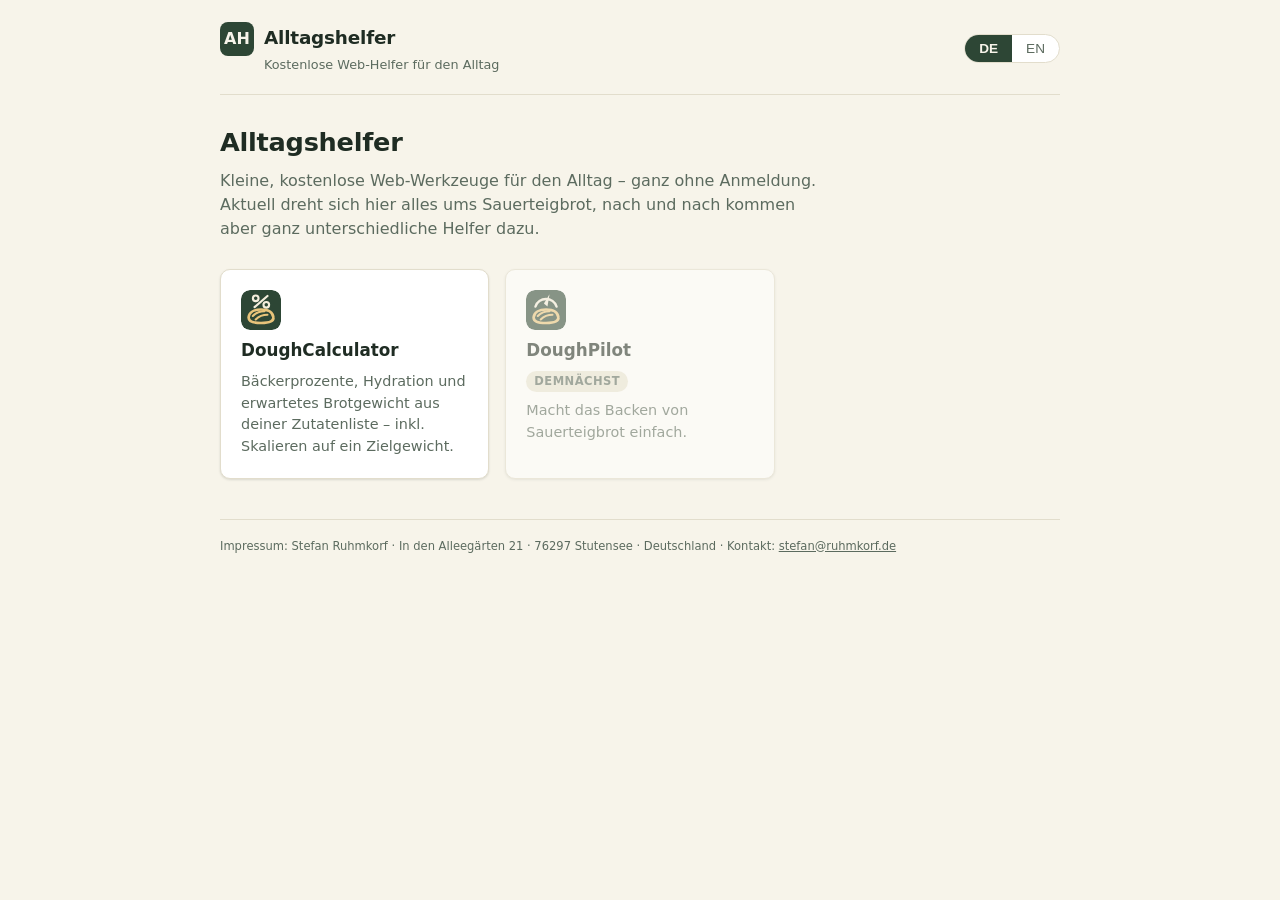
==== commit ed4b9c34: "Zeichenpaar auf Prozentzeichen und Kompass umgestellt" ====
--- a/site/index.html
+++ b/site/index.html
@@ -5,11 +5,11 @@
 <meta name="viewport" content="width=device-width, initial-scale=1">
 <title>Alltagshelfer – kostenlose Web-Apps für den Alltag</title>
 <meta name="description" content="Sammlung kostenloser Web-Helfer für den Alltag: aktuell DoughCalculator für Sauerteigbrot, künftig weitere Tools aus ganz unterschiedlichen Bereichen.">
-<link rel="icon" href="assets/favicon.svg?v=20260907-5" type="image/svg+xml">
-<link rel="apple-touch-icon" href="assets/apple-touch-icon.png?v=20260907-5">
+<link rel="icon" href="assets/favicon.svg?v=20260907-6" type="image/svg+xml">
+<link rel="apple-touch-icon" href="assets/apple-touch-icon.png?v=20260907-6">
 <!-- ?v=... siehe Kommentar in doughcalculator/index.html: bei jeder
      Aenderung an style.css hochzaehlen. -->
-<link rel="stylesheet" href="assets/style.css?v=20260907-5">
+<link rel="stylesheet" href="assets/style.css?v=20260907-6">
 </head>
 <body>
 <div class="wrap">
@@ -34,13 +34,13 @@
 
     <div class="tool-grid">
       <a class="tool-card" href="doughcalculator/index.html">
-        <img class="tool-icon" src="assets/favicon.svg?v=20260907-5" width="40" height="40" alt="">
+        <img class="tool-icon" src="assets/favicon.svg?v=20260907-6" width="40" height="40" alt="">
         <span class="tool-title">DoughCalculator</span>
         <span class="tool-desc" data-i18n="calcDesc">Bäckerprozente, Hydration und erwartetes Brotgewicht aus deiner Zutatenliste – inkl. Skalieren auf ein Zielgewicht.</span>
       </a>
 
       <span class="tool-card disabled">
-        <img class="tool-icon" src="assets/doughpilot.svg?v=20260907-5" width="40" height="40" alt="">
+        <img class="tool-icon" src="assets/doughpilot.svg?v=20260907-6" width="40" height="40" alt="">
         <span class="tool-title">DoughPilot</span>
         <span class="badge" data-i18n="comingSoon">Demnächst</span>
         <span class="tool-desc" data-i18n="pilotDesc">Macht das Backen von Sauerteigbrot einfach.</span>
